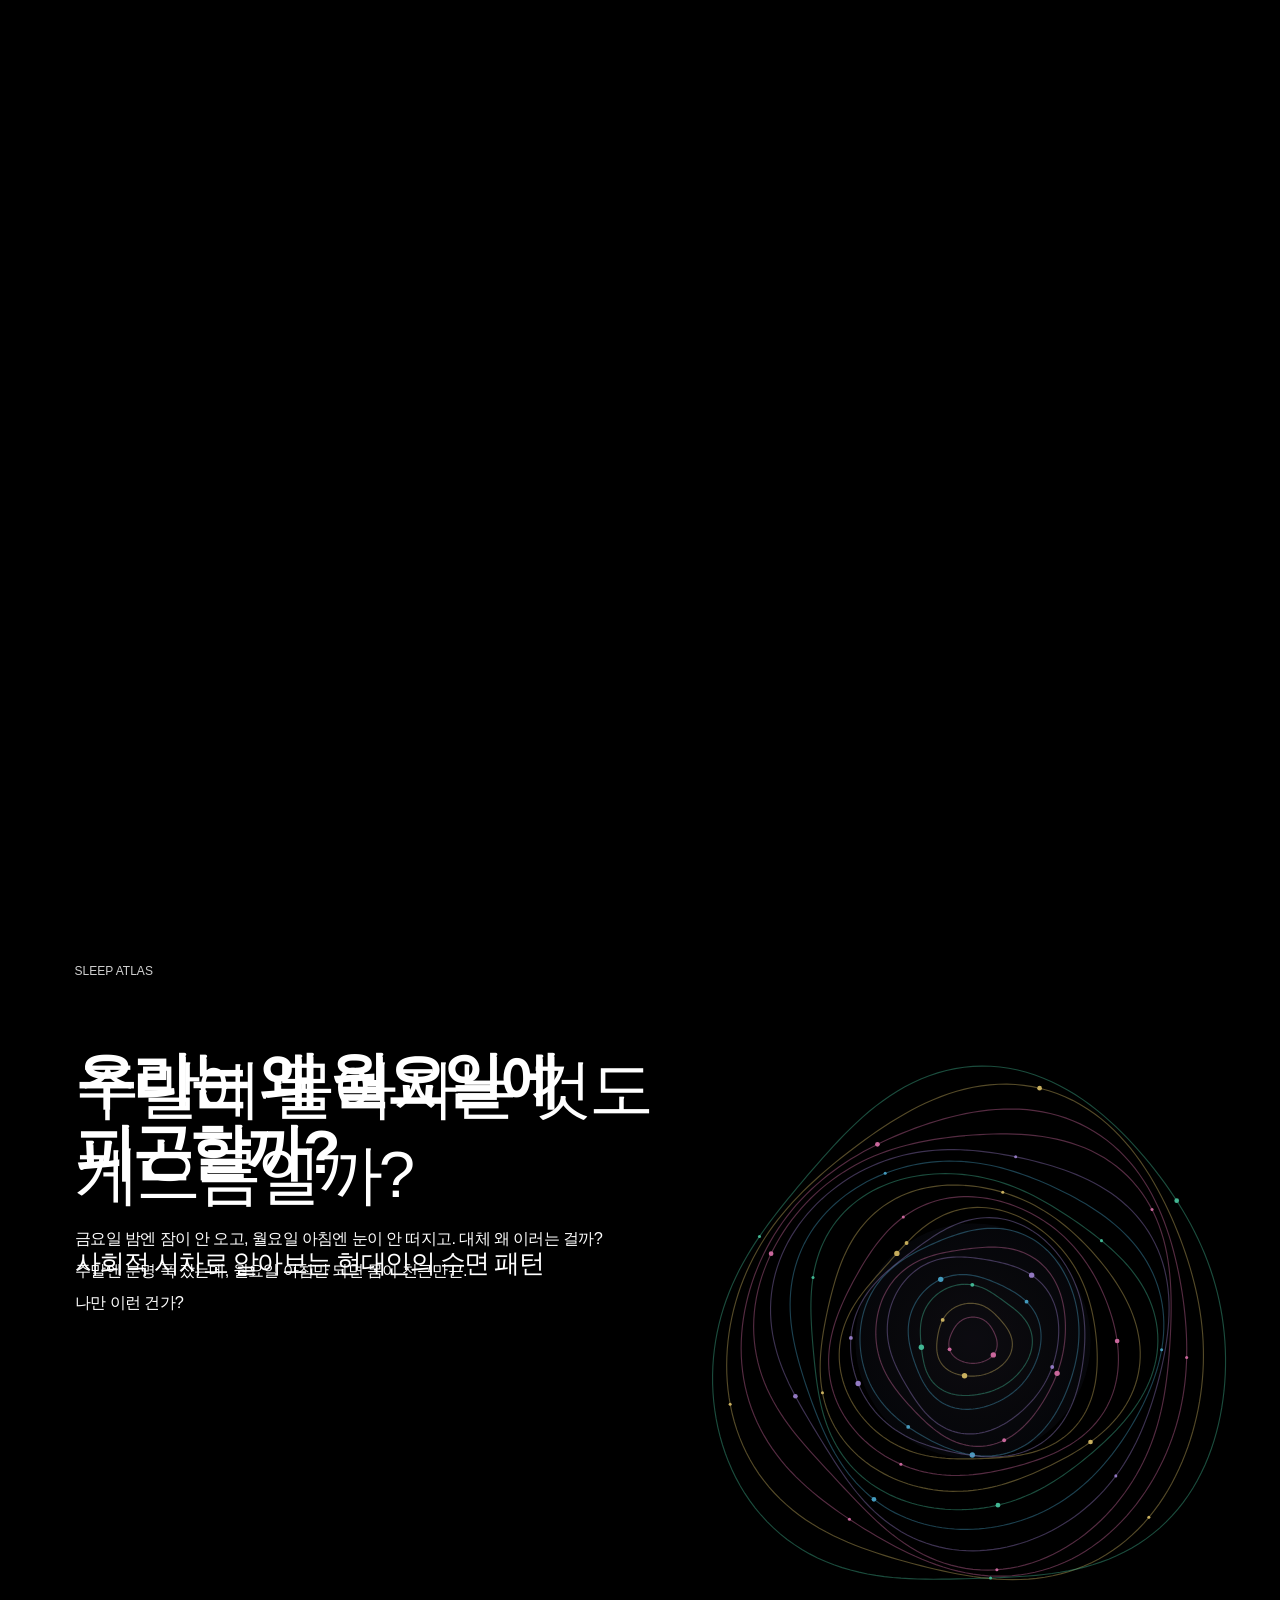
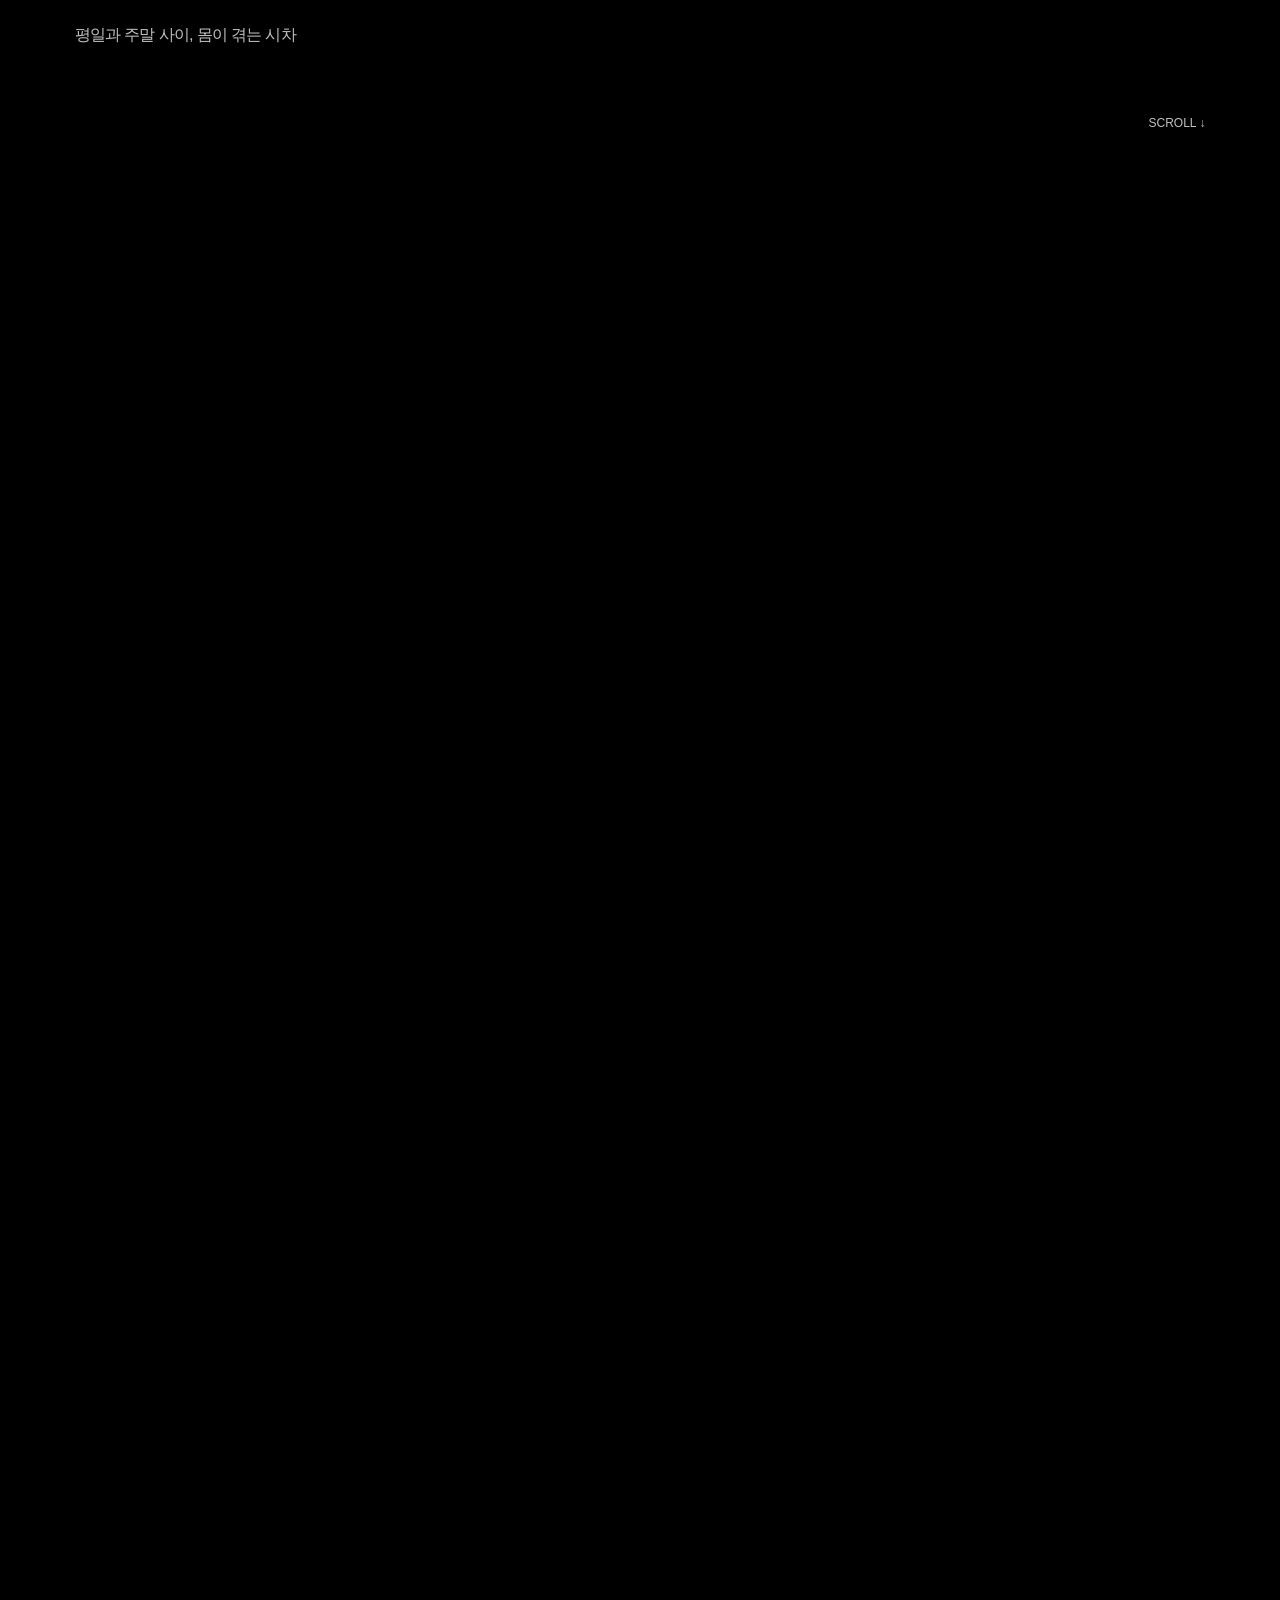
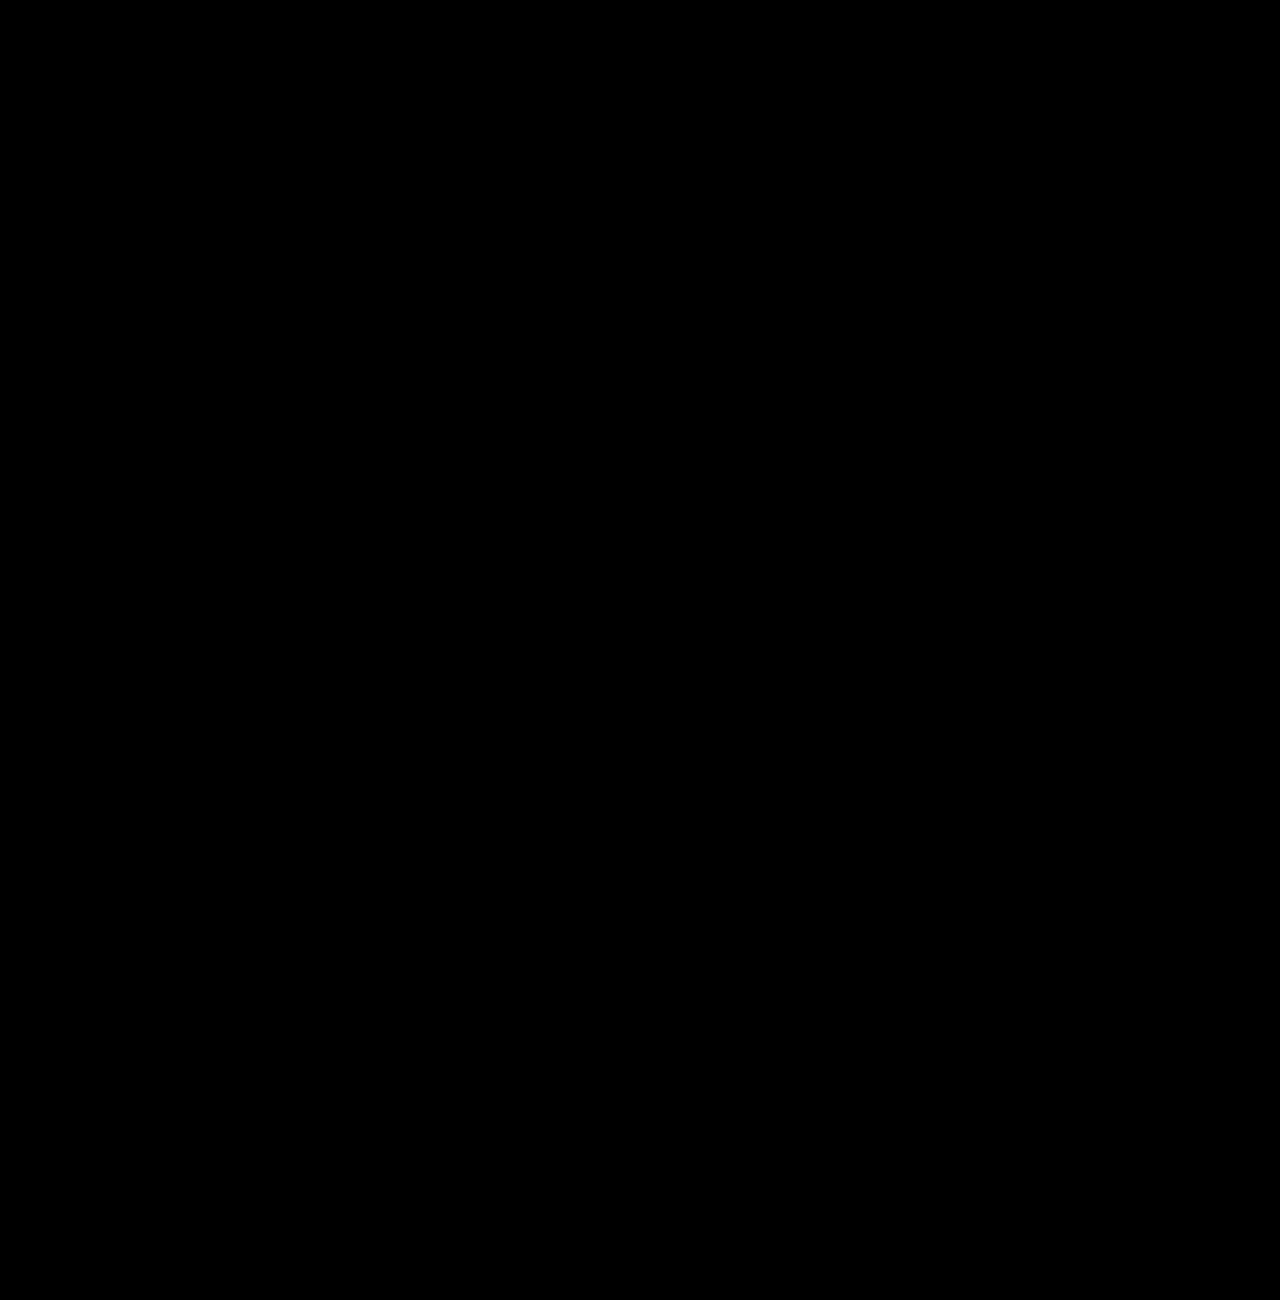
==== main/index.html @ 71c43bec "social-jetlag-atlas-team 폴더를 main으로 변경해 주소 단축 Co-Authored-By: Claude Sonnet 5.5 <noreply@anthropic.c" ====
<!doctype html>
<html lang="ko">
<head>
  <meta charset="utf-8">
  <meta name="viewport" content="width=device-width, initial-scale=1">
  <meta name="description" content="평일과 주말 사이, 우리 몸이 겪는 사회적 시차를 살펴봅니다.">
  <meta name="theme-color" content="#000000">
  <title>Social Jetlag — Sleep Atlas</title>
  <style>
    :root{color-scheme:dark;--ink:#fff;--line:#363636;--muted:#bfbfbf;--gutter:clamp(1.25rem,6vw,7rem);--orbit-size:clamp(122px,24vw,360px)}
    *{box-sizing:border-box}
    html{scroll-behavior:smooth}
    body{margin:0;background:#000;color:var(--ink);font-family:Geist,Inter,"Pretendard","Noto Sans KR","Malgun Gothic",sans-serif;word-break:keep-all;overflow-wrap:break-word;overflow-x:clip}
    a{color:inherit}
    a:focus-visible{outline:2px solid #fff;outline-offset:6px}
    main{position:relative;z-index:1}
    .intro-orbit{
      position:fixed;left:76%;top:49%;z-index:0;
      width:min(21vw,37svh);aspect-ratio:1;pointer-events:none;
      transform:translate(-50%,-50%);
      opacity:.85
    }
    .intro-orbit svg{
      display:block;width:100%;height:100%;overflow:visible
    }
    .orbit-ring{
      opacity:0;transition:opacity .42s ease;
      transform-box:view-box;transform-origin:50% 50%;
      animation:orbit-spin var(--orbit-period,32s) linear infinite
    }
    .orbit-ring:nth-child(even){animation-direction:reverse}
    .orbit-ring.is-visible,.intro-leaving .orbit-ring{opacity:1}
    .orbit-track,.orbit-extra{fill:none;stroke:currentColor;stroke-width:1.15;vector-effect:non-scaling-stroke}
    .orbit-track{fill:none;stroke-opacity:.42}
    .globe-reveal{position:fixed;inset:0;width:100%;height:100%;border:0;background:#000;z-index:9;visibility:hidden;clip-path:circle(0 at 50% 50%)}
    .intro-leaving .intro-fixed-brand,.intro-leaving .intro-fixed-scroll{opacity:0;pointer-events:none}
    .intro-leaving .intro-orbit{z-index:10}
    .globe-entered .intro-orbit{display:none}
    .orbit-dot{fill:currentColor}
    .orbit-extra{
      color:#fff;transform-box:view-box;transform-origin:50% 50%;
      animation:orbit-burst .46s cubic-bezier(.13,.72,.27,1) both;
      animation-delay:var(--ring-delay)
    }
    .orbit-exit{height:32svh}
    .orbit-exit[hidden]{display:none}
    .orbit-scroll-hint{font-size:.77rem;color:var(--muted);margin:1rem 0 0}
    .intro-leaving main{opacity:0;transition:opacity .24s ease;pointer-events:none}
    @keyframes orbit-burst{
      0%{transform:scale(var(--ring-start));opacity:0}
      24%{opacity:.78}
      100%{transform:scale(1);opacity:.18}
    }
    @keyframes orbit-spin{to{transform:rotate(360deg)}}
    .hero,.chapter,.outro{padding-inline:var(--gutter)}
    .hero-sequence{height:230svh}
    .hero{--shift:0px;position:sticky;top:0;height:100svh;display:grid;grid-template-rows:auto auto 1fr;padding-inline:5.83%;padding-block:7.1svh;overflow:hidden}
    .hero-copy{grid-column:1;grid-row:2;will-change:transform,opacity}
    .hero-question{opacity:0;transform:translateY(80px);pointer-events:none}
    .hero-question h2{margin:0;font-size:clamp(2rem,4.8vw,4.3rem);font-weight:600;letter-spacing:-.065em;line-height:1.18}
    .hero-question p{margin:3.8svh 0 0;font-size:clamp(.85rem,1.28vw,1.15rem);line-height:1.95;letter-spacing:-.04em}
    .hero-question p span{display:block}
    .hero .hero-footer{grid-column:1;grid-row:3}
    body,body *{font-family:'Apple SD Gothic Neo','Malgun Gothic',sans-serif!important}
    .step-intro{scroll-behavior:auto}
    .step-intro .hero-sequence{height:500svh}
    .step-intro .hero{position:fixed;inset:0}
    .step-intro .hero.is-hidden{visibility:hidden;pointer-events:none}
    .step-intro .chapter,.step-intro .outro{display:none;position:fixed;inset:0;min-height:0;height:100svh;overflow-y:auto;border:0;padding-top:16svh;padding-bottom:9svh}
    .step-intro .chapter.is-step-active{display:grid;animation:step-pop .36s cubic-bezier(.18,.82,.25,1) both}
    .step-intro .outro.is-step-active{display:flex;align-items:center;justify-content:flex-start;padding:5svh 5.83%;text-align:left;animation:step-pop .36s cubic-bezier(.18,.82,.25,1) both}
    .step-intro .hero-copy.is-pop{animation:step-pop .36s cubic-bezier(.18,.82,.25,1) both}
    .step-intro .is-step-active .reveal{opacity:1;transform:none;animation:none}
    .step-intro .orbit-exit{display:none}
    .step-intro .hero .brand{visibility:hidden}
    .step-intro .hero .scroll-link,.step-intro .definition-brand,.step-intro .definition-scroll{display:none}
    .intro-fixed-brand{position:fixed;z-index:8;top:7.1svh;left:5.83%;font-size:12px;font-weight:400;color:#d0d0d0;pointer-events:none}
    .intro-fixed-scroll{position:fixed;z-index:8;right:5.83%;bottom:6.1svh;min-height:44px;padding:10px 0;background:none;border:0;color:#bfbfbf;font-size:12px;cursor:pointer}
    @keyframes step-pop{from{opacity:0;translate:0 45px}to{opacity:1;translate:0 0}}
    .step-intro .journal-page.is-step-active{display:block;padding:16svh 5.83% 9svh}
    .step-intro .journal-page.is-step-active{align-content:start;padding-top:calc(14.2svh + 16.2px)}
    .journal-page .definition-brand{position:absolute;top:7.1svh;left:5.83%;font-size:12px;color:#d0d0d0}
    .chapter.journal-page h2{margin:0 0 4.8svh;font-size:clamp(1.5rem,3.07vw,2.76rem);font-weight:600;letter-spacing:-.055em;line-height:1.23}
    .journal-page .chapter-body{max-width:760px}
    .chapter.journal-page p{color:#fff;font-size:clamp(.8rem,1.28vw,1.15rem);line-height:1.6;letter-spacing:-.045em;margin:0 0 3.5svh}
    .chapter.journal-page .definition-note{margin-top:5.5svh;font-size:clamp(.72rem,.98vw,.875rem);color:#b3b3b3}
    .journal-page .definition-scroll{position:absolute;right:5.83%;bottom:6.1svh;background:none;border:0;padding:10px 0;color:#bfbfbf;font-size:12px;cursor:pointer}
    @media(prefers-reduced-motion:reduce){.intro-orbit{transition:none}.step-intro .chapter.is-step-active,.step-intro .outro.is-step-active,.step-intro .hero-copy.is-pop{animation:none}}
    .brand,.scroll-link{font:500 .74rem/1.35 "IBM Plex Mono",monospace;letter-spacing:.13em;text-transform:uppercase}
    .brand{font-size:12px;letter-spacing:0;font-weight:400;color:#d0d0d0}
    .hero-copy{margin-top:7.1svh}
    .hero-title{margin:0;font-family:"Malgun Gothic","Noto Sans KR",Arial,sans-serif;font-size:clamp(2rem,5.1vw,4.6rem);font-weight:400;letter-spacing:-.065em;line-height:1.23}
    .title-mask{display:block;overflow:hidden;padding:.08em .15em .15em 0;margin-bottom:-.15em}
    .title-mask:nth-child(2){padding-left:0}
    .hero-subtitle{margin:3.2svh 0 0;font-size:clamp(.95rem,2.05vw,1.85rem);line-height:1.5;letter-spacing:-.06em;font-weight:400}
    .title-word{display:block;width:max-content;transform:translateX(var(--shift))}
    .title-mask:nth-child(2) .title-word{transform:translateX(calc(-1 * var(--shift)))}
    .title-letter{display:inline-block;white-space:pre}
    .motion .title-letter{opacity:0}
    .motion .hero-title.is-visible .title-letter{animation:title-in .9s cubic-bezier(.2,.8,.2,1) calc(var(--letter) * 85ms) both}
    @keyframes title-in{from{translate:0 .65em;opacity:0}to{translate:0 0;opacity:1}}
    .hero-footer{position:relative;align-self:end;padding-bottom:10svh}
    .hero-footer p{margin:0;font-size:clamp(.8rem,1.28vw,1.15rem);letter-spacing:-.045em;color:var(--muted)}
    .hero-footer .scroll-link{position:absolute;right:0;bottom:-1svh;font-size:12px;letter-spacing:0;font-weight:400;color:#bfbfbf}
    .scroll-link{display:inline-flex;align-items:center;gap:.55rem;text-decoration:none;min-height:2.75rem;white-space:nowrap}
    .scroll-link span,.cta span{display:inline-block;transition:transform .25s ease}
    .scroll-link:hover span{transform:translateY(.25rem)}
    .chapter{
      display:grid;grid-template-columns:clamp(9rem,12vw,15rem) minmax(0,1fr);
      gap:clamp(1.5rem,3.5vw,4rem);padding-block:clamp(5rem,13vh,11rem);
      padding-right:calc(18% + var(--orbit-size) / 2 + clamp(12px,2.5vw,40px));
      min-height:82svh;align-content:center;border-top:1px solid var(--line)
    }
    .chapter h2{font-size:clamp(.95rem,1.47vw,1.25rem);letter-spacing:-.035em;margin:.5rem 0 0;font-weight:600}
    .chapter-body{max-width:50rem}
    .chapter p{margin:0 0 1.5em;font-size:clamp(.95rem,1.52vw,1.2rem);line-height:1.85;color:var(--muted);letter-spacing:-.025em}
    .chapter p:last-child{margin-bottom:0}
    .chapter .sentence{display:block}
    .chapter .sentence + .sentence{margin-top:.45em}
    .chapter .lead{font-size:clamp(1.5rem,3.3vw,3.3rem);line-height:1.28;letter-spacing:-.065em;font-weight:650;color:var(--ink);margin-bottom:.8em}
    .chapter strong{color:var(--ink)}
    .shift-study{container-type:inline-size}
    .shift-options{display:grid;grid-template-columns:repeat(3,minmax(0,1fr));gap:4px;margin:1.75rem 0 .9rem}
    .shift-options button{
      border:0;border-bottom:1px solid var(--line);padding:.6rem .2rem;background:transparent;
      color:var(--muted);font:inherit;text-align:left;cursor:pointer
    }
    .shift-options button[aria-pressed=true]{border-color:#a3ead1;color:#d3f5e9;background:#a3ead111}
    .shift-options button:focus-visible{outline:1px solid #fff;outline-offset:2px}
    .shift-options strong,.shift-options span{display:block;font-size:clamp(.64rem,2.5cqw,.95rem);line-height:1.5}
    .shift-options span{font-size:clamp(.58rem,2.2cqw,.76rem)}
    .shift-demo{display:grid;grid-template-columns:minmax(0,1fr);gap:.6rem;align-items:center}
    .shift-clock{width:100%;max-width:250px;justify-self:center}
    .shift-clock text{fill:#aaa;font:11px monospace;text-anchor:middle}
    .shift-clock .track{fill:none;stroke:#ffffff21;stroke-width:8}
    .shift-clock .sleep-arc{fill:none;stroke:currentColor;stroke-width:8;stroke-linecap:round;stroke-dasharray:480 960}
    .shift-clock .midpoint{fill:currentColor;stroke:#000;stroke-width:2}
    .shift-clock .clock-day{transform-box:view-box;transform-origin:center;transform:rotate(var(--clock-angle));transition:transform .65s cubic-bezier(.22,.68,.28,1)}
    .shift-weekday{color:#a3ead1}
    .shift-weekend{color:#fff}
    .shift-reading{min-width:0}
    .chapter .shift-label,.chapter .shift-note{font-size:.75rem;line-height:1.55;margin:.65rem 0;color:var(--muted)}
    .shift-result{display:block;color:#d3f5e9;font-size:clamp(1.7rem,8cqw,3.5rem);line-height:1;font-weight:700;letter-spacing:-.04em}
    .shift-times{display:grid;gap:.48rem;margin:.85rem 0}
    .shift-times div{display:flex;flex-wrap:wrap;gap:.2rem .55rem;align-items:baseline}
    .shift-times dt,.shift-times dd{margin:0;font-size:.76rem;line-height:1.4}
    .shift-times dd{font-variant-numeric:tabular-nums}
    @container (min-width:430px){
      .shift-demo{grid-template-columns:minmax(0,1.2fr) minmax(0,1fr);gap:1rem}
    }
    .outro{min-height:64svh;display:grid;place-items:center;text-align:center;border-top:1px solid var(--line);padding-block:5rem}
    .outro h2{font-size:clamp(1.8rem,4.45vw,4rem);font-weight:750;line-height:1.3;letter-spacing:-.06em;max-width:24em;margin:0 0 clamp(2rem,5.7vh,3.2rem)}
    .cta{display:inline-flex;align-items:center;gap:.35rem;border:1px solid #fff;border-radius:99px;padding:1rem 1.7rem;background:#fff;color:#000;font-size:14px;font-weight:650;text-decoration:none;transition:background .25s,color .25s}
    .cta:hover{background:#bce8d8;border-color:#bce8d8;color:#000}
    .cta:hover span{transform:translateY(.25rem)}
    .motion .reveal{opacity:0;transform:translateY(2.7rem)}
    .motion .reveal.is-visible{opacity:1;transform:none;transition:opacity 1.15s ease,transform 1.45s cubic-bezier(.22,.68,.28,1)}
    .motion .chapter-body .reveal.is-visible{transition-delay:var(--sentence-delay,0ms)}
    .motion .reveal:focus-within{opacity:1;transform:none;transition:none}
    @media(max-width:900px){
      .chapter{grid-template-columns:1fr;gap:1.65rem;min-height:auto}
      .chapter h2{margin:0}
    }
    @media(max-width:650px){
      :root{--orbit-size:clamp(112px,36vw,180px)}
      .hero-title{font-size:clamp(1.4rem,5.1vw,2.3rem)}
      .title-mask:nth-child(2){padding-left:0}
      .hero-footer{gap:.5rem}
      .hero-footer p{font-size:.76rem}
    }
    @media(prefers-reduced-motion:reduce){
      html{scroll-behavior:auto}
      *,*::before,*::after{animation:none!important;transition:none!important}
      .motion .reveal,.motion .title-letter{opacity:1;transform:none}
    }
  </style>
</head>
<body>
  <div class="intro-orbit" aria-hidden="true">
    <svg viewBox="0 0 320 320" focusable="false">
      <g class="orbit-ring is-visible" style="color:#ee79b8;--orbit-period:17s">
        <circle class="orbit-track" cx="160" cy="160" r="28"/><circle class="orbit-dot" cx="183.11" cy="175.81" r="3.2"/><circle class="orbit-dot" cx="133.62" cy="169.38" r="2.3"/>
      </g>
      <g class="orbit-ring is-visible" style="color:#edcf70;--orbit-period:26s">
        <circle class="orbit-track" cx="160" cy="160" r="44"/><circle class="orbit-dot" cx="149.58" cy="202.75" r="3.2"/><circle class="orbit-dot" cx="123.90" cy="134.85" r="2.3"/>
      </g>
      <g class="orbit-ring is-visible" style="color:#4ed6ad;--orbit-period:21s">
        <circle class="orbit-track" cx="160" cy="160" r="66"/><circle class="orbit-dot" cx="94.49" cy="168.01" r="3.2"/><circle class="orbit-dot" cx="159.18" cy="94.01" r="2.3"/>
      </g>
      <g class="orbit-ring is-visible" style="color:#4fb5de;--orbit-period:39s">
        <circle class="orbit-track" cx="160" cy="160" r="79"/><circle class="orbit-dot" cx="123.35" cy="90.01" r="3.2"/><circle class="orbit-dot" cx="223.69" cy="113.25" r="2.3"/>
      </g>
      <g class="orbit-ring is-visible" style="color:#ac8ee3;--orbit-period:32s">
        <circle class="orbit-track" cx="160" cy="160" r="103"/><circle class="orbit-dot" cx="228.50" cy="83.08" r="3.2"/><circle class="orbit-dot" cx="257.87" cy="192.09" r="2.3"/>
      </g>
      <g class="orbit-ring" style="color:#ed79b7;--orbit-period:45s">
        <circle class="orbit-track" cx="160" cy="160" r="115"/><circle class="orbit-dot" cx="267.35" cy="201.24" r="3.2"/><circle class="orbit-dot" cx="194.42" cy="269.73" r="2.3"/>
      </g>
      <g class="orbit-ring" style="color:#55b6df;--orbit-period:37s">
        <circle class="orbit-track" cx="160" cy="160" r="132"/><circle class="orbit-dot" cx="159.21" cy="292.00" r="3.2"/><circle class="orbit-dot" cx="80.53" cy="265.40" r="2.3"/>
      </g>
      <g class="orbit-ring" style="color:#ad91e5;--orbit-period:52s">
        <circle class="orbit-track" cx="160" cy="160" r="140"/><circle class="orbit-dot" cx="28.72" cy="208.63" r="3.2"/><circle class="orbit-dot" cx="20.04" cy="156.47" r="2.3"/>
      </g>
      <g class="orbit-ring" style="color:#e9cb6b;--orbit-period:46s">
        <circle class="orbit-track" cx="160" cy="160" r="151"/><circle class="orbit-dot" cx="60.94" cy="46.04" r="3.2"/><circle class="orbit-dot" cx="75.29" cy="35.00" r="2.3"/>
      </g>
    </svg>
  </div>
  <span class="intro-fixed-brand">SLEEP ATLAS</span>
  <button class="intro-fixed-scroll" type="button" aria-label="다음 화면으로 스크롤">SCROLL ↓</button>
  <main>
    <div class="hero-sequence">
    <header class="hero">
      <div class="brand">Sleep Atlas</div>
      <div class="hero-copy hero-cover">
      <h1 class="hero-title" aria-label="주말에 몰아자는 것도 게으름일까?">
        <span class="title-mask" aria-hidden="true"><span class="title-word">주말에 몰아자는 것도</span></span>
        <span class="title-mask" aria-hidden="true"><span class="title-word">게으름일까?</span></span>
      </h1>
      <p class="hero-subtitle">사회적 시차로 알아보는 현대인의 수면 패턴</p>
      </div>
      <div class="hero-copy hero-question" aria-hidden="true" inert>
        <h2>우리는 왜 월요일에<br>피곤할까?</h2>
        <p><span>금요일 밤엔 잠이 안 오고, 월요일 아침엔 눈이 안 떠지고. 대체 왜 이러는 걸까?</span><span>주말엔 분명 푹 잤는데, 월요일 아침만 되면 몸이 천근만근.</span><span>나만 이런 건가?</span></p>
      </div>
      <div class="hero-footer">
        <p>평일과 주말 사이, 몸이 겪는 시차</p>
        <a class="scroll-link" href="#definition" aria-label="스크롤해서 사회적 시차 읽기">Scroll <span aria-hidden="true">↓</span></a>
      </div>
    </header>
    </div>

    <section class="chapter journal-page" id="definition" aria-labelledby="definition-title">
      <span class="definition-brand">SLEEP ATLAS</span>
      <h2 id="definition-title">비행기를 타지 않아도<br>우리 몸은 매주 시차를 겪습니다</h2>
      <div class="chapter-body">
        <p>월요일 아침 알람에 맞춰 일어나고, 금요일 밤에는 늦게 자고, 주말에는 늦잠을 잡니다<br>이것을 <strong>사회적 시차(Social Jetlag)</strong>라고 부릅니다.</p>
        <p>사회적 시차란 몸이 원하는 수면 리듬과 학교·직장이 정한 시간표가 어긋나면서 생기는 시차입니다.<br>시간생물학자 틸 뢰네베르크 연구팀이 2006년에 처음으로 이 개념을 제안했으며<br>쉬는 날과 일하는 날의 수면 중간 시각의 차이를 측정합니다.</p>
        <p class="definition-note">수면 중간 시각: 취침 시각과 기상 시각의 가운데 지점</p>
      </div>
      <button class="definition-scroll" type="button">SCROLL ↓</button>
    </section>


    <section class="chapter journal-page" aria-labelledby="background-title">
      <span class="definition-brand">SLEEP ATLAS</span>
      <h2 id="background-title">구를 돌리며<br>우리의 수면 패턴을 탐색해 보세요</h2>
      <div class="chapter-body">
        <p>구 위의 군집은 연령대를, 원의 넓이는 응답자 규모를 나타냅니다.<br>마우스나 손가락으로 구를 드래그해 돌리고, 스크롤로 확대해 보세요.</p>
        <p>관심 있는 연령대의 군집을 누르면 평일과 주말의 수면 시차 지형이 열립니다.<br>지형을 좌우·위로 드래그하면 측면과 탑뷰로 바뀝니다.<br>블록을 누르면 그 연령대의 직업별 수면 시차를 비교할 수 있습니다.</p>
        <p class="definition-note">내 수면도 궁금하다면, 구 옆 설명의 ‘나는 어디에 위치할까?’에서 직접 입력해 보세요.</p>
      </div>
      <button class="definition-scroll" type="button">SCROLL ↓</button>
    </section>

    <section class="outro" aria-labelledby="outro-title">
      <div class="reveal">
        <h2 id="outro-title">평일과 주말의<br>사회적 시차를 살펴보세요.</h2>
        <a class="cta" href="atlas.html">시각화 보러가기 <span aria-hidden="true">↓</span></a>
        <p class="orbit-scroll-hint" hidden>더 내리면 시각화로 이어집니다 ↓</p>
      </div>
    </section>
    <div class="orbit-exit" aria-hidden="true" hidden></div>
  </main>
  <script>
    const reducedMotion = matchMedia('(prefers-reduced-motion: reduce)');
    if (!reducedMotion.matches) {
      let letterIndex = 0;
      for (const word of document.querySelectorAll('.title-word')) {
        const letters = Array.from(word.textContent, character => {
          const letter = document.createElement('span');
          letter.className = 'title-letter';
          letter.style.setProperty('--letter', letterIndex++);
          letter.textContent = character;
          return letter;
        });
        word.replaceChildren(...letters);
      }

      const title = document.querySelector('.hero-title');
      const reveals = Array.from(document.querySelectorAll('.reveal'));
      const sentences = new Set(document.querySelectorAll('.chapter-body .reveal'));
      let frame = 0;
      let nextSentenceStart = 0;

      function updateMotion() {
        frame = 0;
        const height = window.innerHeight;
        const titleBounds = title.getBoundingClientRect();
        const revealBounds = reveals.map(element => element.getBoundingClientRect());
        const now = performance.now();
        title.classList.toggle('is-visible', titleBounds.bottom > 0 && titleBounds.top < height);
        reveals.forEach((element, index) => {
          const bounds = revealBounds[index];
          if (bounds.top >= height) {
            element.classList.remove('is-visible');
          } else if (bounds.top < height * 0.92 && bounds.bottom > 0 && !element.classList.contains('is-visible')) {
            if (sentences.has(element)) {
              const start = Math.max(now, nextSentenceStart);
              element.style.setProperty('--sentence-delay', `${start - now}ms`);
              nextSentenceStart = start + 180;
            }
            element.classList.add('is-visible');
          }
        });
      }

      function scheduleMotion() {
        if (!frame) frame = requestAnimationFrame(updateMotion);
      }

      document.documentElement.classList.add('motion');
      window.addEventListener('scroll', scheduleMotion, { passive: true });
      window.addEventListener('resize', scheduleMotion);
      window.addEventListener('pageshow', scheduleMotion);
      updateMotion();
    }

    const hero = document.querySelector('.hero');

    const heroCover = document.querySelector('.hero-cover');
    const heroQuestion = document.querySelector('.hero-question');
    const heroFooterText = hero.querySelector('.hero-footer p');
    const pages = [...document.querySelectorAll('.chapter'), document.querySelector('.outro')];
    let currentStep = -1;
    let lockedUntil = 0;
    let wheelAt = 0;
    let touchStart = null;
    document.documentElement.classList.add('step-intro');
    let transitioning = false;
    async function updateStep() {
      const next = Math.max(0, Math.min(4, Math.round(scrollY / innerHeight)));
      if (next === currentStep || transitioning) return;
      const oldStep = currentStep;
      const outgoing = oldStep < 2 ? (oldStep === 0 ? heroCover : heroQuestion) : pages[oldStep - 2];
      const incoming = next < 2 ? (next === 0 ? heroCover : heroQuestion) : pages[next - 2];

      transitioning = true;
      if (oldStep >= 0 && !reducedMotion.matches && outgoing.animate) {
        outgoing.style.animation = 'none';
        const exitMotion = outgoing.animate(
          [{opacity:1,transform:'translateY(0)'},{opacity:0,transform:'translateY(-12px)'}],
          {duration:260,easing:'cubic-bezier(.4,0,.6,1)',fill:'forwards'});
        await exitMotion.finished.catch(() => {});
        exitMotion.cancel();
      }
      currentStep = next;
      window.dispatchEvent(new CustomEvent('introstep',{detail:next}));
      hero.classList.toggle('is-hidden', next > 1);
      heroCover.style.opacity = next === 0 ? 1 : 0;
      heroCover.style.transform = 'none';
      heroCover.inert = next !== 0;
      heroCover.setAttribute('aria-hidden', String(next !== 0));
      heroQuestion.style.opacity = next === 1 ? 1 : 0;
      heroQuestion.style.transform = 'none';
      heroQuestion.inert = next !== 1;
      heroQuestion.setAttribute('aria-hidden', String(next !== 1));
      heroCover.classList.toggle('is-pop', next === 0);
      heroQuestion.classList.toggle('is-pop', next === 1);
      heroFooterText.style.opacity = next === 0 ? 1 : 0;
      pages.forEach((page, index) => {
        page.classList.toggle('is-step-active', next === index + 2);
        page.inert = next !== index + 2;
      });
      incoming.style.animation = 'none';

      if (oldStep >= 0 && !reducedMotion.matches) {
        const enterMotion = incoming.animate(
          [{opacity:0,transform:'translateY(32px)'},{opacity:1,transform:'translateY(0)'}],
          {duration:620,easing:'cubic-bezier(.22,.68,.28,1)',fill:'backwards'});
        await enterMotion.finished.catch(() => {});
      }
      transitioning = false;
    }
    function advanceStep(direction) {
      if (transitioning || performance.now() < lockedUntil) return;
      const next = Math.max(0, Math.min(4, currentStep + direction));
      if (next === currentStep) {
        if (direction > 0 && currentStep === 4) document.querySelector('.cta').click();
        return;
      }
      lockedUntil = performance.now() + 950;
      window.scrollTo({top: next * innerHeight, behavior:'instant'});
      updateStep();
    }
    addEventListener('wheel', event => {
      if (document.body.classList.contains('intro-leaving')) return;
      if (event.ctrlKey || Math.abs(event.deltaY) < 2) return;
      const now = performance.now();
      const continuing = now - wheelAt < 160;
      wheelAt = now;
      const active = pages[currentStep - 2];
      if (active && active.scrollHeight > active.clientHeight + 2) {
        const canScroll = event.deltaY > 0
          ? active.scrollTop + active.clientHeight < active.scrollHeight - 2
          : active.scrollTop > 2;
        if (canScroll) return;
      }
      event.preventDefault();
      if (!continuing) advanceStep(event.deltaY > 0 ? 1 : -1);
    }, {passive:false});
    addEventListener('touchstart', event => { touchStart = event.touches[0].clientY; }, {passive:true});
    addEventListener('touchmove', event => {
      const active = pages[currentStep - 2];
      if (!active || active.scrollHeight <= active.clientHeight + 2) event.preventDefault();
    }, {passive:false});
    addEventListener('touchend', event => {
      if (touchStart === null) return;
      const distance = touchStart - event.changedTouches[0].clientY;
      touchStart = null;
      if (Math.abs(distance) > 35) advanceStep(distance > 0 ? 1 : -1);
    }, {passive:true});
    addEventListener('keydown', event => {
      if (document.body.classList.contains('intro-leaving')) return;
      if (event.target.closest('button,input,select,textarea,a')) return;
      if (['ArrowDown','PageDown',' ','ArrowUp','PageUp'].includes(event.key)) {
        event.preventDefault();
        advanceStep(['ArrowUp','PageUp'].includes(event.key) ? -1 : 1);
      }
    });
    addEventListener('scroll', updateStep, {passive:true});
    addEventListener('resize', () => window.scrollTo({top:Math.max(0,currentStep) * innerHeight,behavior:'instant'}));
    addEventListener('pageshow', updateStep);
    hero.querySelector('.scroll-link').addEventListener('click', event => {
      event.preventDefault();
      advanceStep(1);
    });
    updateStep();
    document.querySelectorAll('.definition-scroll').forEach(button => button.addEventListener('click', () => advanceStep(1)));
    document.querySelector('.intro-fixed-scroll').addEventListener('click', () => advanceStep(1));
    if (matchMedia('(pointer: fine)').matches) {
      hero.addEventListener('pointermove', event => {
        if (reducedMotion.matches) return;
        const position = event.clientX / hero.clientWidth - 0.5;
        hero.style.setProperty('--shift', `${position * 30}px`);
      });
      hero.addEventListener('pointerleave', () => hero.style.removeProperty('--shift'));
    }

    (() => {
      const orbit = document.querySelector('.intro-orbit');
      const orbitGraphic = orbit.querySelector('svg');
      const svgNamespace = 'http://www.w3.org/2000/svg';
      orbitGraphic.setAttribute('viewBox','0 0 320 320');
      const palette = ['#ee79b8','#edcf70','#4ed6ad','#4fb5de','#ac8ee3','#ed79b7'];
      for (let index = 0; index < 9; index++) {
        const ring = document.createElementNS(svgNamespace,'g');
        ring.setAttribute('class','orbit-ring');
        ring.style.color = palette[index % palette.length];
        ring.style.setProperty('--orbit-period',(33 + index * 3) + 's');
        const radius = 168 + index * 17;
        const track = document.createElementNS(svgNamespace,'circle');
        track.setAttribute('class','orbit-track');
        track.setAttribute('r',radius);
        ring.append(track);
        for (let dotIndex = 0; dotIndex < 3; dotIndex++) {
          const dot = document.createElementNS(svgNamespace,'circle');
          const angle = index * .71 + dotIndex * 2.1;
          dot.setAttribute('class','orbit-dot');
          dot.setAttribute('cx',160 + radius * Math.cos(angle));
          dot.setAttribute('cy',160 + radius * Math.sin(angle));
          dot.setAttribute('r',dotIndex ? 1.8 : 2.8);
          ring.append(dot);
        }
        orbitGraphic.append(ring);
      }
      const rings = [...orbitGraphic.querySelectorAll('.orbit-ring')];
      const defs = document.createElementNS(svgNamespace,'defs');
      defs.innerHTML = '<radialGradient id="orbit-tint"><stop offset="0" stop-color="#9c8ac5" stop-opacity=".10"/><stop offset=".52" stop-color="#596b9b" stop-opacity=".065"/><stop offset="1" stop-color="#4a3768" stop-opacity=".015"/></radialGradient><clipPath id="orbit-tint-clip"><circle cx="160" cy="160" r="103"/></clipPath>';
      const tint = document.createElementNS(svgNamespace,'circle');
      tint.setAttribute('cx','160');
      tint.setAttribute('cy','160');
      tint.setAttribute('r','330');
      tint.setAttribute('fill','url(#orbit-tint)');
      tint.setAttribute('clip-path','url(#orbit-tint-clip)');
      orbitGraphic.prepend(tint);
      orbitGraphic.prepend(defs);
      const tintClip = defs.querySelector('clipPath circle');

      const outlines = rings.map(ring => {
        const circle = ring.querySelector('.orbit-track');
        const radius = Number(circle.getAttribute('r'));
        const path = document.createElementNS(svgNamespace,'path');
        path.setAttribute('class','orbit-track');
        const exact = `M${160 + radius} 160 a${radius} ${radius} 0 1 0 ${-2 * radius} 0 a${radius} ${radius} 0 1 0 ${2 * radius} 0`;
        path.setAttribute('d',exact);
        circle.replaceWith(path);
        const dots = [...ring.querySelectorAll('.orbit-dot')].map(dot => ({
          dot, angle:Math.atan2(Number(dot.getAttribute('cy'))-160,Number(dot.getAttribute('cx'))-160)
        }));
        return {path,radius,exact,dots};
      });
      const exit = document.querySelector('.orbit-exit');
      const link = document.querySelector('.cta');
      const hint = document.querySelector('.orbit-scroll-hint');
      let frame = 0;
      let leaving = false;
      let lastY = window.scrollY;
      let expansion;
      let ripple = 0;
      let velocity = 0;
      let previousFrame = 0;
      function shapeOrbits(progress) {
        const phase = 0;
        outlines.forEach(({path,radius,dots},index) => {
          const amount = radius * (.075 + .012 * (index % 3)) + ripple / 19 * Math.min(3.6,radius * .1);
          function position(angle) {
            const wave = .62 * Math.sin(3 * angle + phase + index * .73)
              + .25 * Math.cos(2 * angle - index * .64)
              + .13 * Math.sin(5 * angle + index * 1.3);
            const distance = radius + amount * wave;
            return [160 + distance * Math.cos(angle),160 + distance * Math.sin(angle)];
          }
          const points = Array.from({length:192},(_,i) => position(i * Math.PI / 96).map(value => value.toFixed(2)).join(' '));
          path.setAttribute('d','M' + points.join('L') + 'Z');
          for (const {dot,angle} of dots) {
            const [x,y] = position(angle);
            dot.setAttribute('cx',x.toFixed(2));
            dot.setAttribute('cy',y.toFixed(2));
          }
        });
      }

      exit.hidden = false;
      hint.hidden = false;


      let globeFrame = null;
      let globeReady = null;
      function prepareGlobe() {
        if (globeFrame) return;
        globeFrame = document.createElement('iframe');
        globeFrame.className = 'globe-reveal';
        globeFrame.title = '수면 데이터 구 탐색';
        globeReady = new Promise(resolve => globeFrame.addEventListener('load',resolve,{once:true}));
        globeFrame.src = link.href + '?orbit-reveal=1';
        document.body.append(globeFrame);
      }
      window.addEventListener('introstep', event => {
        if (event.detail >= 2) prepareGlobe();
      });
      async function enterGlobe() {
        if (leaving) return;
        leaving = true;
        prepareGlobe();
        if (reducedMotion.matches || !orbit.animate) {
          location.assign(link.href);
          return;
        }

        await globeReady;
        document.body.classList.add('intro-leaving');

        const bounds = orbit.getBoundingClientRect();
        const startX = bounds.left + bounds.width / 2;
        const startY = bounds.top + bounds.height / 2;
        const opening = Math.hypot(innerWidth, innerHeight) / 2 + 30;
        const transitionLines = document.createElementNS(svgNamespace, 'svg');
        transitionLines.setAttribute('viewBox', '0 0 ' + innerWidth + ' ' + innerHeight);
        transitionLines.setAttribute('aria-hidden', 'true');
        transitionLines.style.cssText = 'position:fixed;inset:0;width:100%;height:100%;z-index:10;pointer-events:none;overflow:visible';

        const lines = outlines.flatMap(({path,dots},index) => {
          const ring = rings[index];
          if (!ring.classList.contains('is-visible')) return [];
          const color = getComputedStyle(ring).color;
          const matrix = new DOMMatrix(getComputedStyle(ring).transform);
          function capture(px,py) {
            const point = new DOMPoint(px - 160,py - 160).matrixTransform(matrix);
            return {angle:Math.atan2(point.y,point.x),radius:Math.hypot(point.x,point.y) * bounds.width / 320};
          }
          const length = path.getTotalLength();
          const points = Array.from({length:192},(_,i) => {
            const point = path.getPointAtLength(length * i / 192);
            return capture(point.x,point.y);
          });
          const outline = document.createElementNS(svgNamespace,'path');
          outline.setAttribute('fill','none');
          outline.setAttribute('stroke',color);
          outline.setAttribute('stroke-width','1.15');
          transitionLines.append(outline);
          const particles = dots.map(({dot}) => {
            const circle = document.createElementNS(svgNamespace,'circle');
            circle.setAttribute('fill',color);
            circle.setAttribute('r',Number(dot.getAttribute('r')) * bounds.width / 320);
            transitionLines.append(circle);
            return {circle,...capture(Number(dot.getAttribute('cx')),Number(dot.getAttribute('cy')))};
          });
          return [{outline,points,particles,baseRadius:points.reduce((sum,point)=>sum+point.radius,0)/points.length}];
        });
        document.body.append(transitionLines);
        orbit.style.opacity = '0';
        globeFrame.style.visibility = 'visible';
        const started = performance.now();
        await new Promise(resolve => {
          function openCenter(now) {
            const progress = Math.min(1, (now - started) / 3600);
            const eased = progress * progress * (3 - 2 * progress);
            const travel = 1 - (1 - progress) ** 3;
            const x = startX + (innerWidth / 2 - startX) * travel;
            const y = startY + (innerHeight / 2 - startY) * travel;
            const hole = opening * Math.pow(eased,1.45);

            const fade = 1 - Math.max(0,(progress - .86) / .14);
            lines.forEach(({outline,points,particles,baseRadius},index) => {
              const coordinates = points.map(point => {
                const radius = point.radius * (1 + hole / baseRadius);
                return (x + Math.cos(point.angle) * radius).toFixed(2) + ' ' + (y + Math.sin(point.angle) * radius).toFixed(2);
              });
              outline.setAttribute('d','M' + coordinates.join('L') + 'Z');
              outline.style.opacity = String((index === 0 ? .95 : .42 * .85) * fade);
              outline.setAttribute('stroke-width',index === 0 ? '1.8' : '1.15');
              particles.forEach(({circle,angle,radius}) => {
                circle.setAttribute('cx',x + Math.cos(angle) * radius * (1 + hole / baseRadius));
                circle.setAttribute('cy',y + Math.sin(angle) * radius * (1 + hole / baseRadius));
                circle.style.opacity = String(.85 * fade);
              });
            });

            const inner = lines[0];
            const aperture = inner.points.map(point => {
              const radius = hole * 1.16 * point.radius / inner.baseRadius;
              return (x + Math.cos(point.angle) * radius).toFixed(2) + 'px ' + (y + Math.sin(point.angle) * radius).toFixed(2) + 'px';
            });
            globeFrame.style.clipPath = 'polygon(' + aperture.join(',') + ')';
            if (progress < 1) requestAnimationFrame(openCenter);
            else resolve();
          }
          requestAnimationFrame(openCenter);
        });
        transitionLines.remove();
        document.body.classList.add('globe-entered');
        document.querySelector('main').inert = true;
        document.querySelector('main').hidden = true;
        history.pushState({globe:true},'',link.href);
        document.title = 'Sleep Atlas — Social Jetlag';
        globeFrame.focus();
      }

      function updateOrbit(now = performance.now()) {
        frame = 0;
        const y = window.scrollY;
        const bottom = document.documentElement.scrollHeight - innerHeight;
        const progress = Math.max(0, Math.min(1, y / Math.max(1, bottom)));
        if (!reducedMotion.matches) {
          const dt = previousFrame ? Math.min(.035,(now - previousFrame) / 1000) : 1 / 60;
          previousFrame = now;
          const impulse = Math.max(-180, Math.min(180, (y - lastY) * 1.1));
          velocity = Math.max(-230, Math.min(230, velocity - impulse));
          velocity = (velocity - 112 * ripple * dt) * Math.exp(-7.5 * dt);
          ripple = Math.max(-19, Math.min(19, ripple + velocity * dt));
          if (Math.abs(ripple) < .05 && Math.abs(velocity) < .15) ripple = velocity = 0;
        } else {
          ripple = velocity = 0;
          previousFrame = 0;
        }
        shapeOrbits(progress);
        const initialCount = 5;
        const visibleCount = initialCount + Math.floor(progress * (rings.length - initialCount + 1));
        rings.forEach((ring,index) => ring.classList.toggle('is-visible', index < visibleCount));
        tintClip.setAttribute('r',String(outlines[Math.min(visibleCount,outlines.length)-1].radius));
        if (!document.documentElement.classList.contains('step-intro') && y > lastY && bottom > 0 && y >= bottom - 3) enterGlobe();
        lastY = y;
        if (ripple || velocity) scheduleOrbit();
      }

      function scheduleOrbit() {
        if (!frame && !leaving) frame = requestAnimationFrame(updateOrbit);
      }

      window.addEventListener('scroll', scheduleOrbit, {passive:true});
      window.addEventListener('resize', scheduleOrbit);
      window.addEventListener('pageshow', event => {
        if (!event.persisted) return;
        expansion?.cancel();
        ripple = velocity = previousFrame = 0;
        orbitGraphic.querySelectorAll('.orbit-extra').forEach(circle => circle.remove());
        leaving = false;
        document.body.classList.remove('intro-leaving');
        const bottom = document.documentElement.scrollHeight - innerHeight;
        if (window.scrollY >= bottom - 3) {
          window.scrollTo({top:Math.max(0,bottom - exit.offsetHeight),behavior:'instant'});
        }
        lastY = window.scrollY;
        scheduleOrbit();
      });
      link.addEventListener('click', event => {
        if (event.metaKey || event.ctrlKey || event.shiftKey || event.altKey) return;
        event.preventDefault();
        enterGlobe();
      });
      updateOrbit();
    })();
  </script>
</body>
</html>
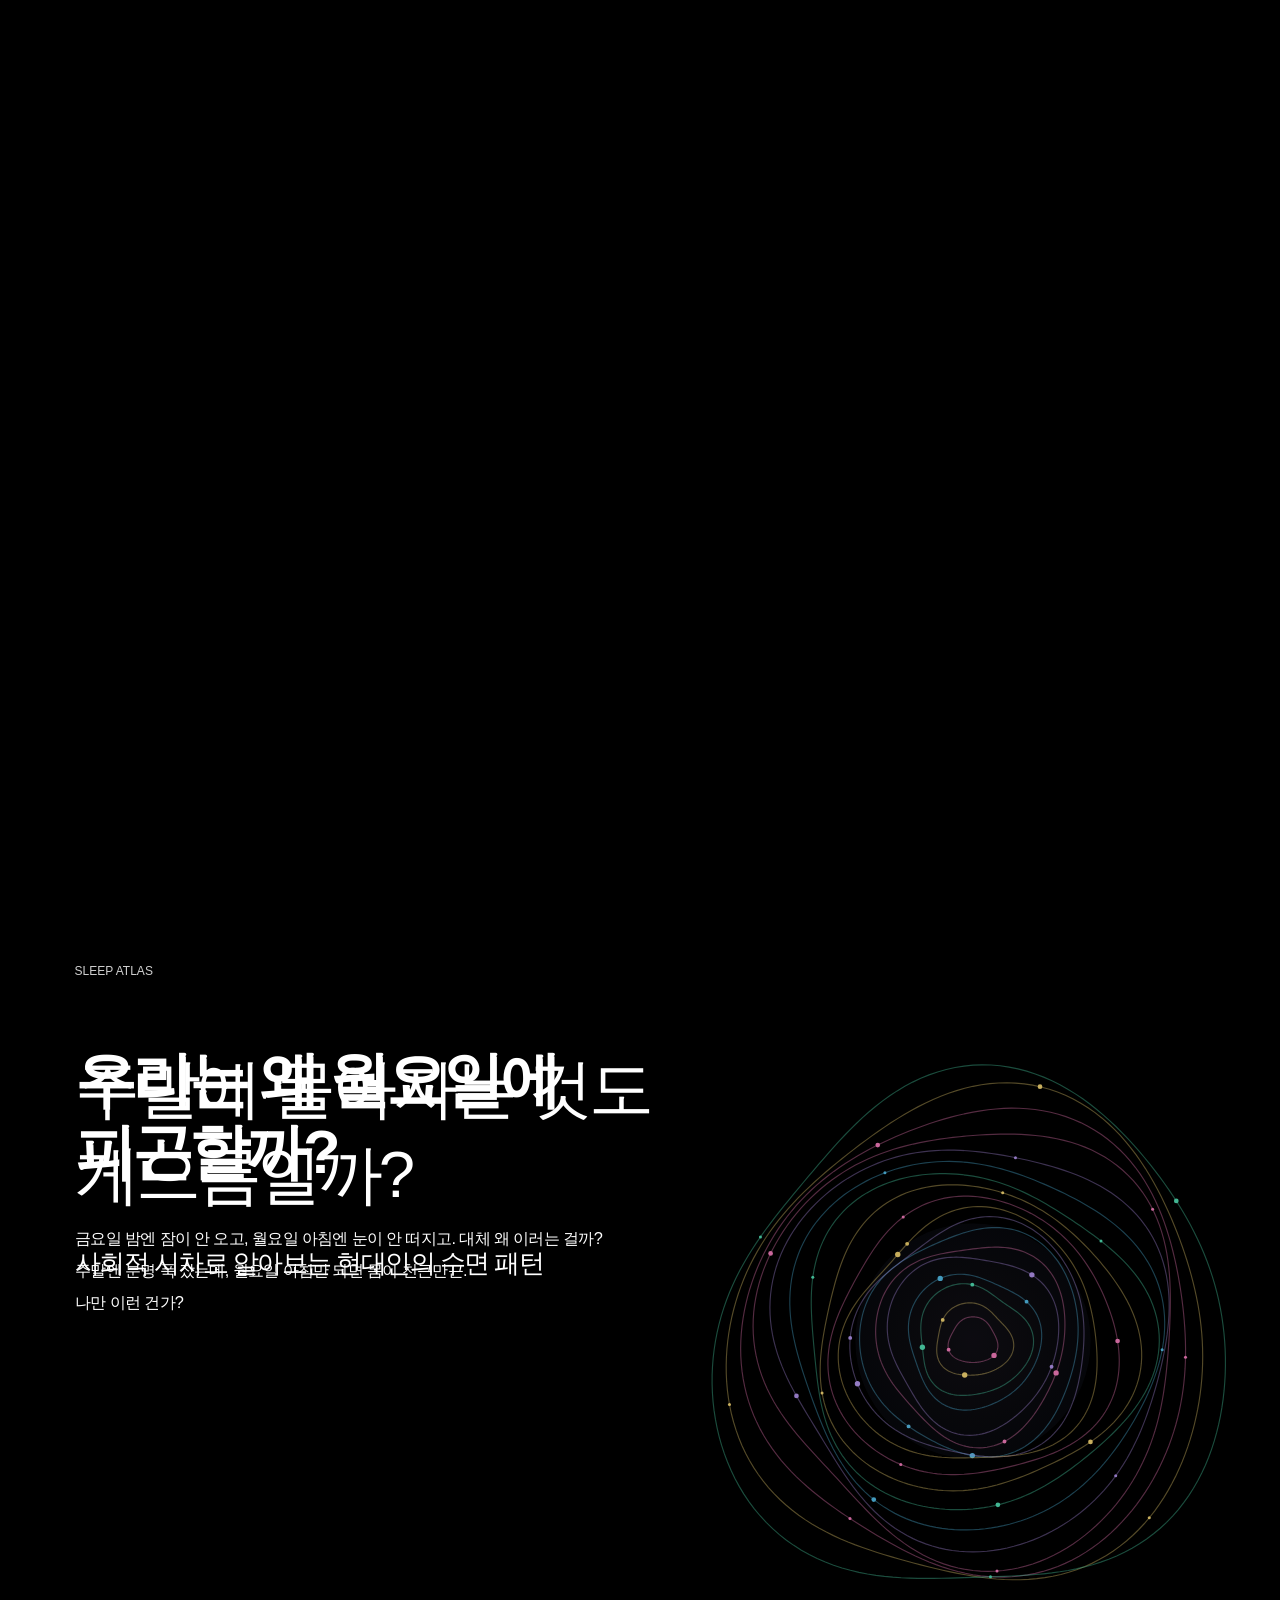
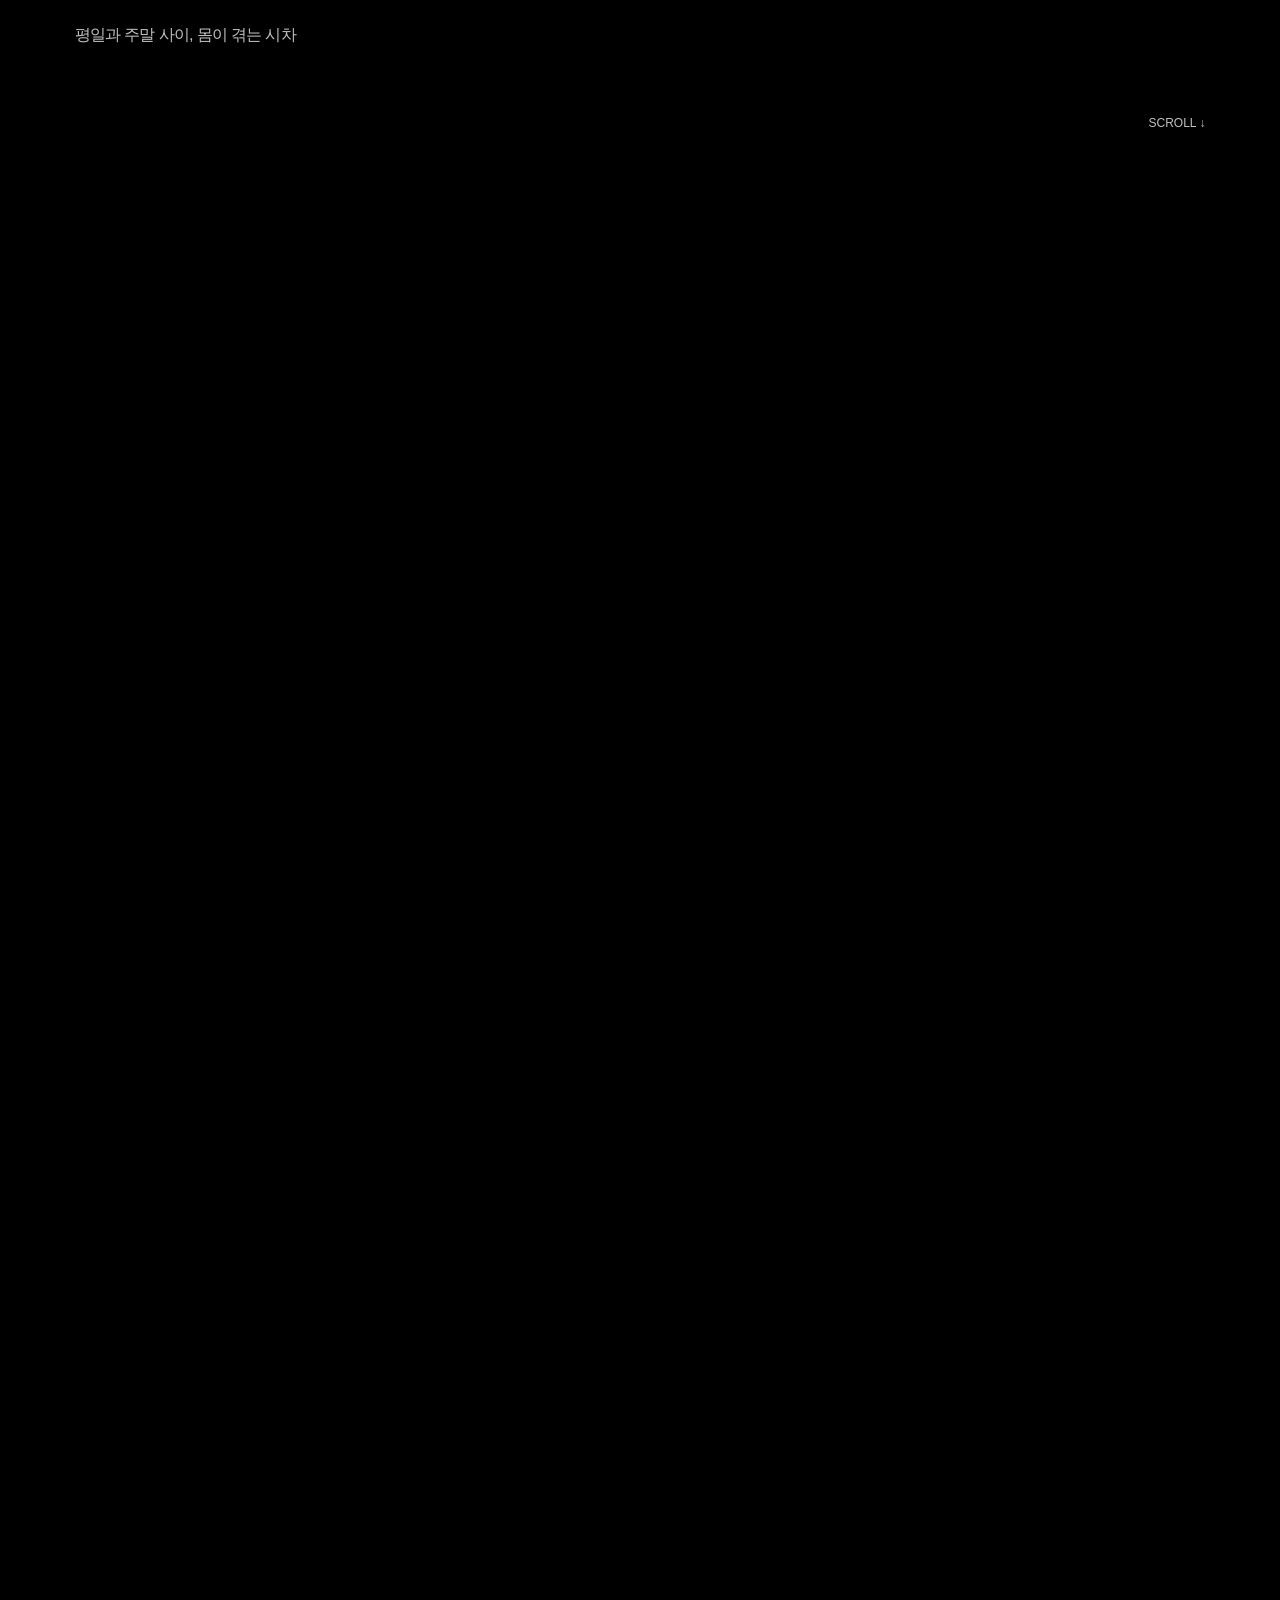
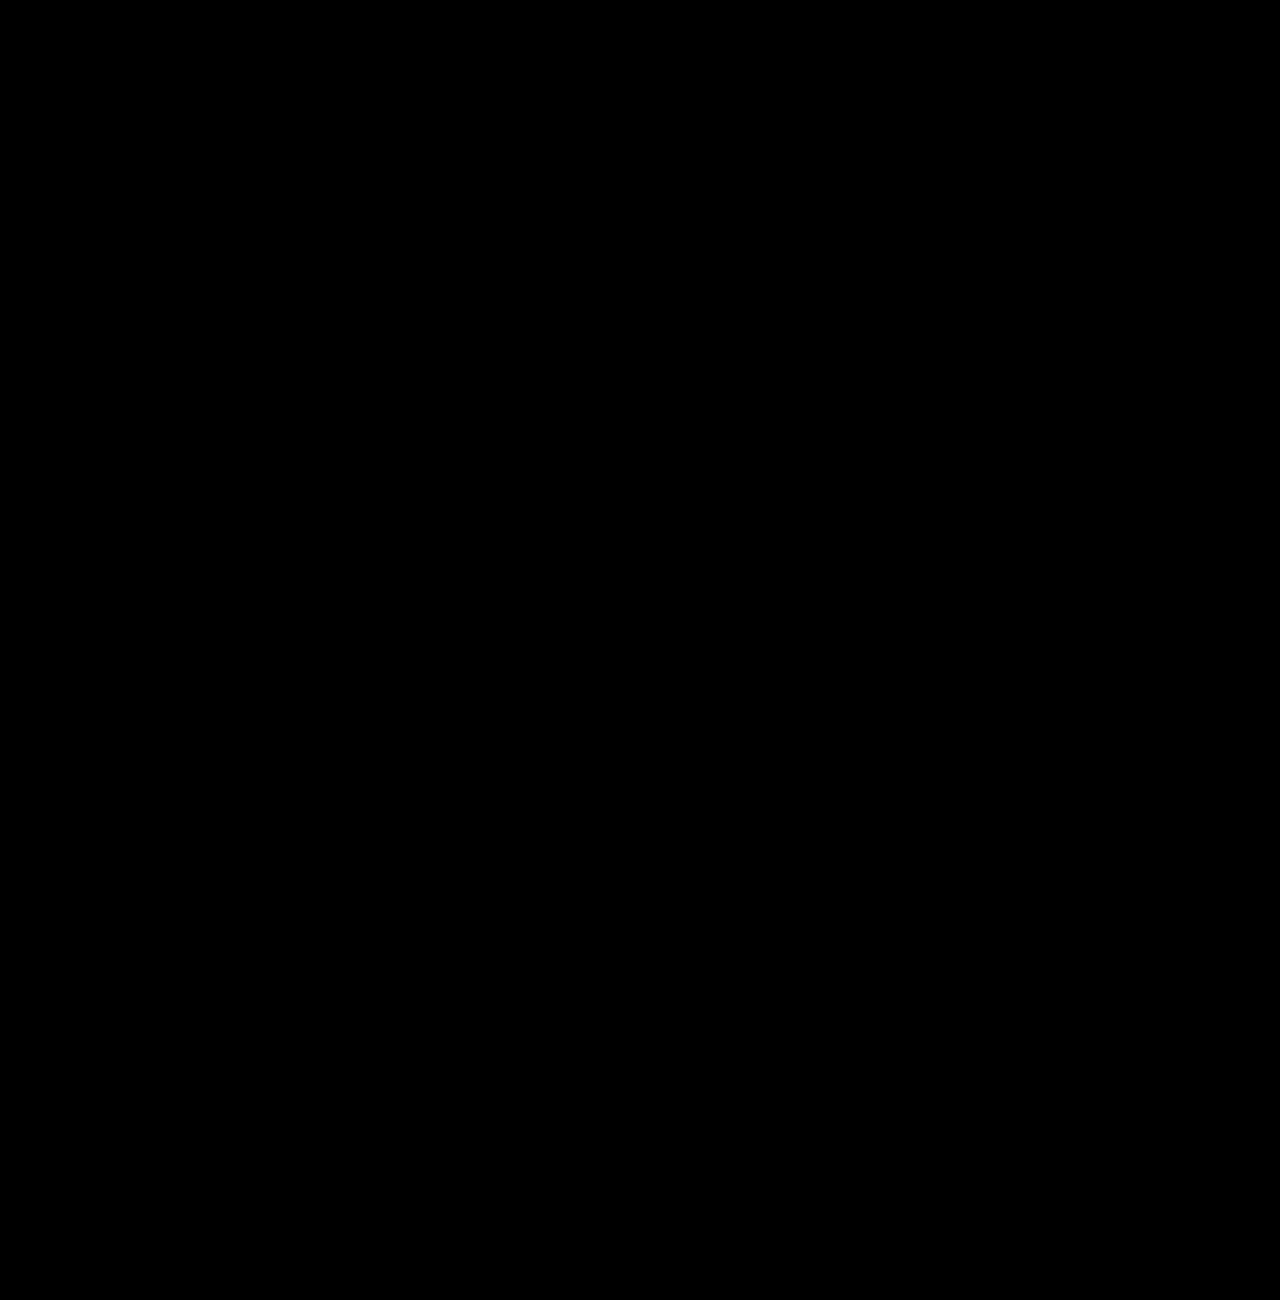
==== commit e34180c4: "사이트 제목을 '주말에 몰아자는 것도 게으름일까? - 사회적시차'로 변경 Co-Authored-By: Claude Sonnet 5.5 <noreply@anthropic.com>" ====
--- a/main/index.html
+++ b/main/index.html
@@ -5,7 +5,7 @@
   <meta name="viewport" content="width=device-width, initial-scale=1">
   <meta name="description" content="평일과 주말 사이, 우리 몸이 겪는 사회적 시차를 살펴봅니다.">
   <meta name="theme-color" content="#000000">
-  <title>Social Jetlag — Sleep Atlas</title>
+  <title>주말에 몰아자는 것도 게으름일까? - 사회적시차</title>
   <style>
     :root{color-scheme:dark;--ink:#fff;--line:#363636;--muted:#bfbfbf;--gutter:clamp(1.25rem,6vw,7rem);--orbit-size:clamp(122px,24vw,360px)}
     *{box-sizing:border-box}
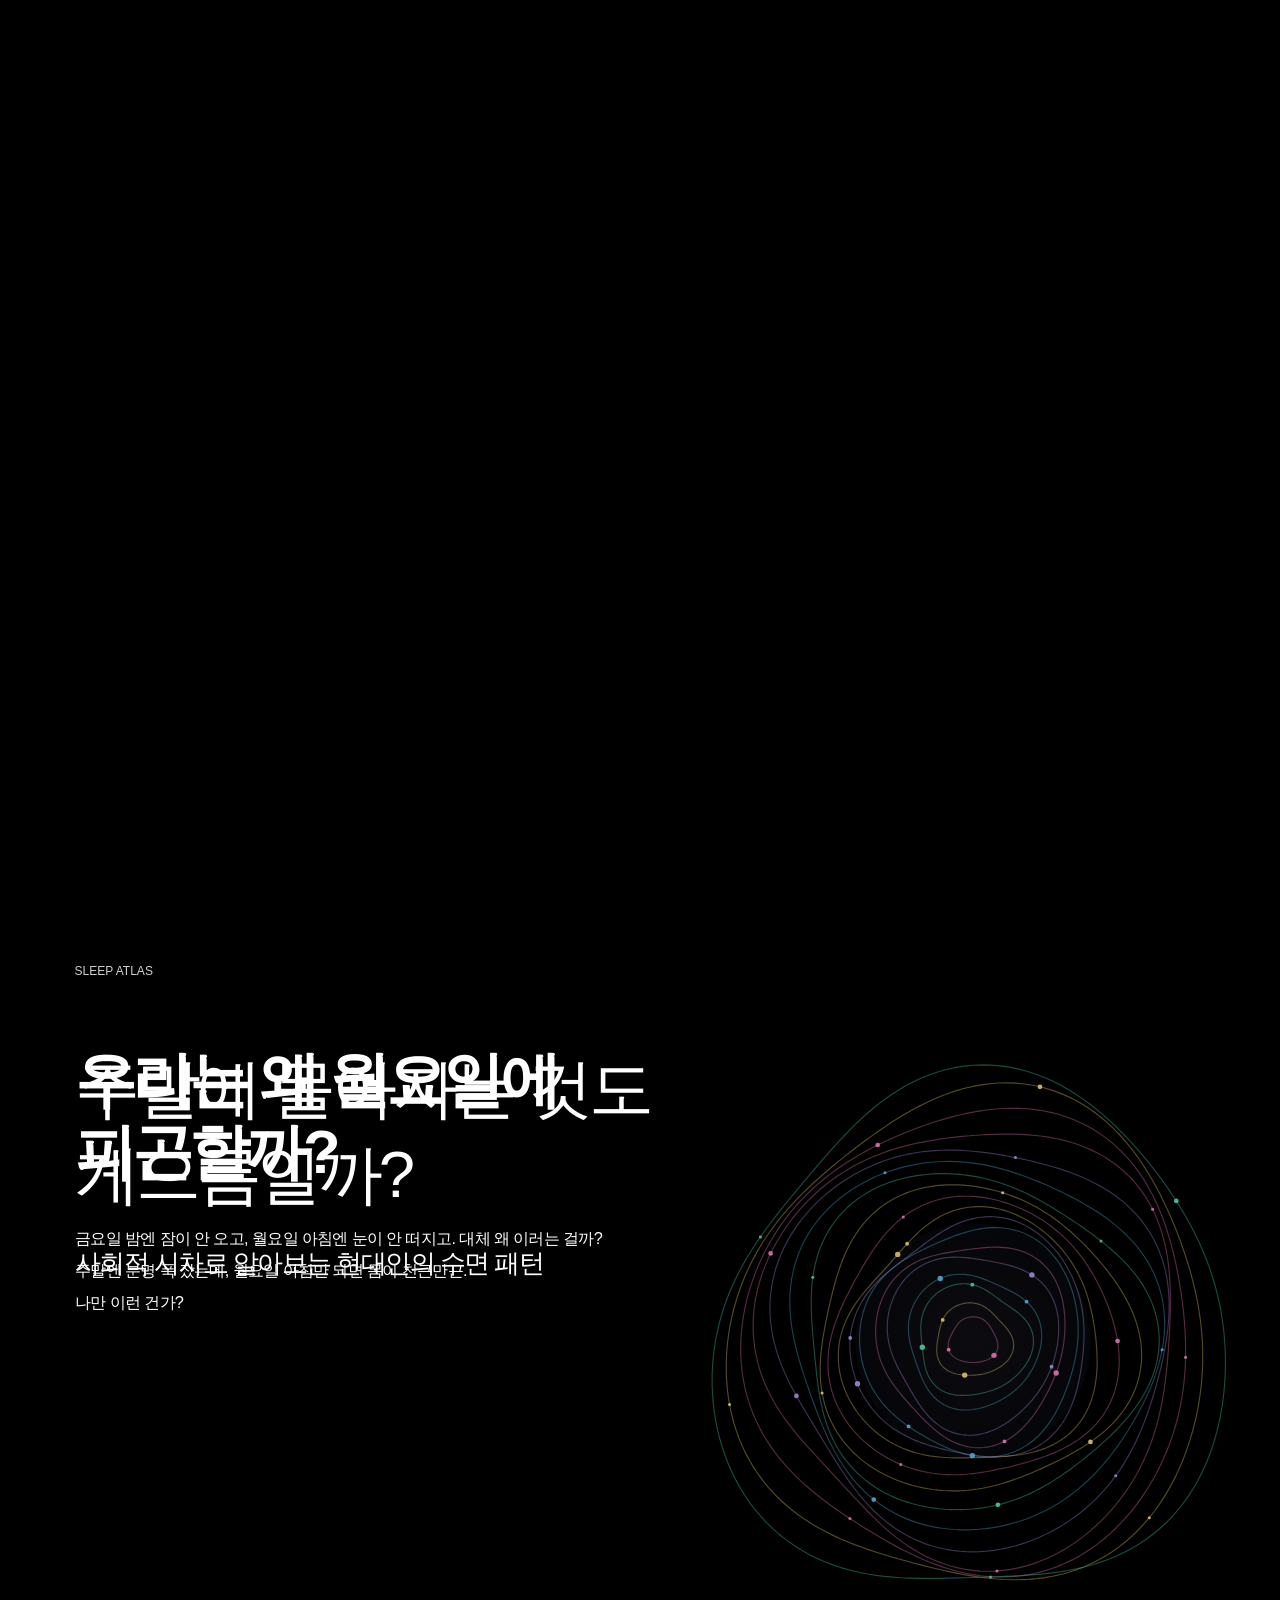
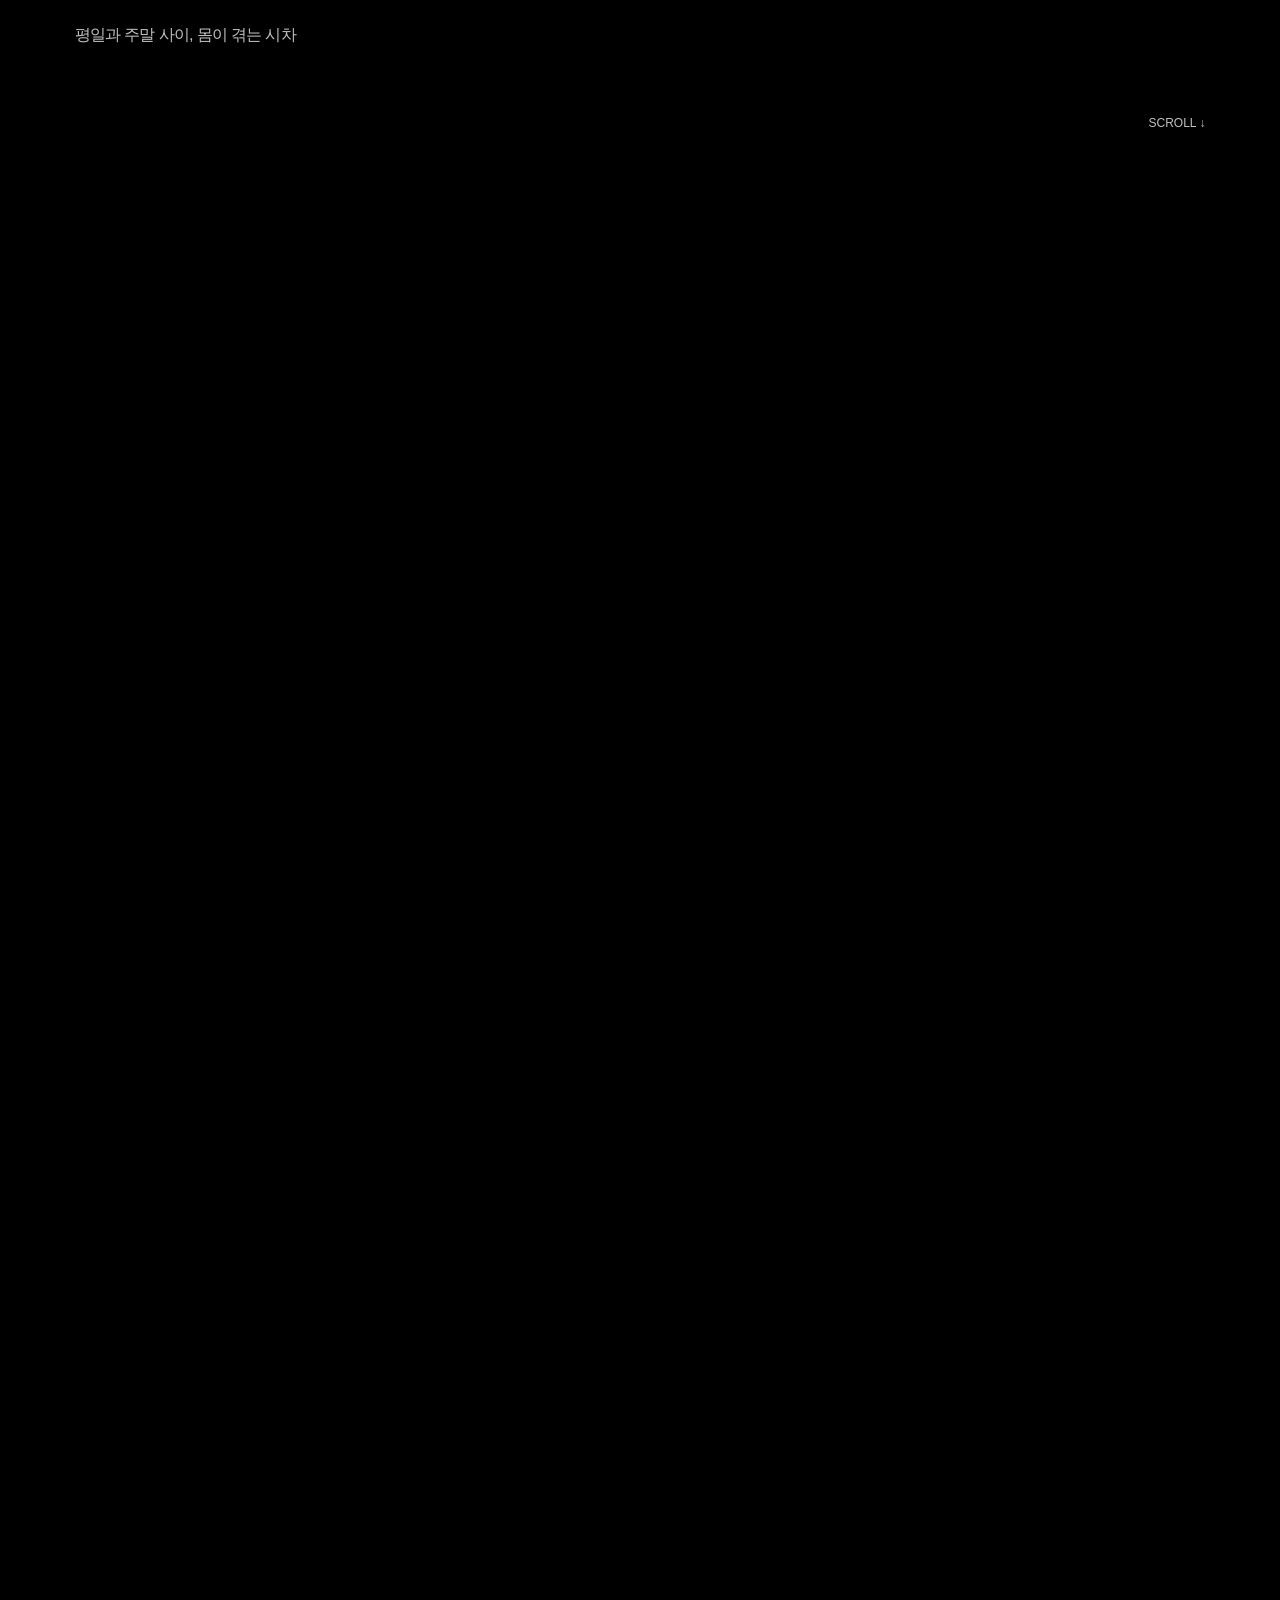
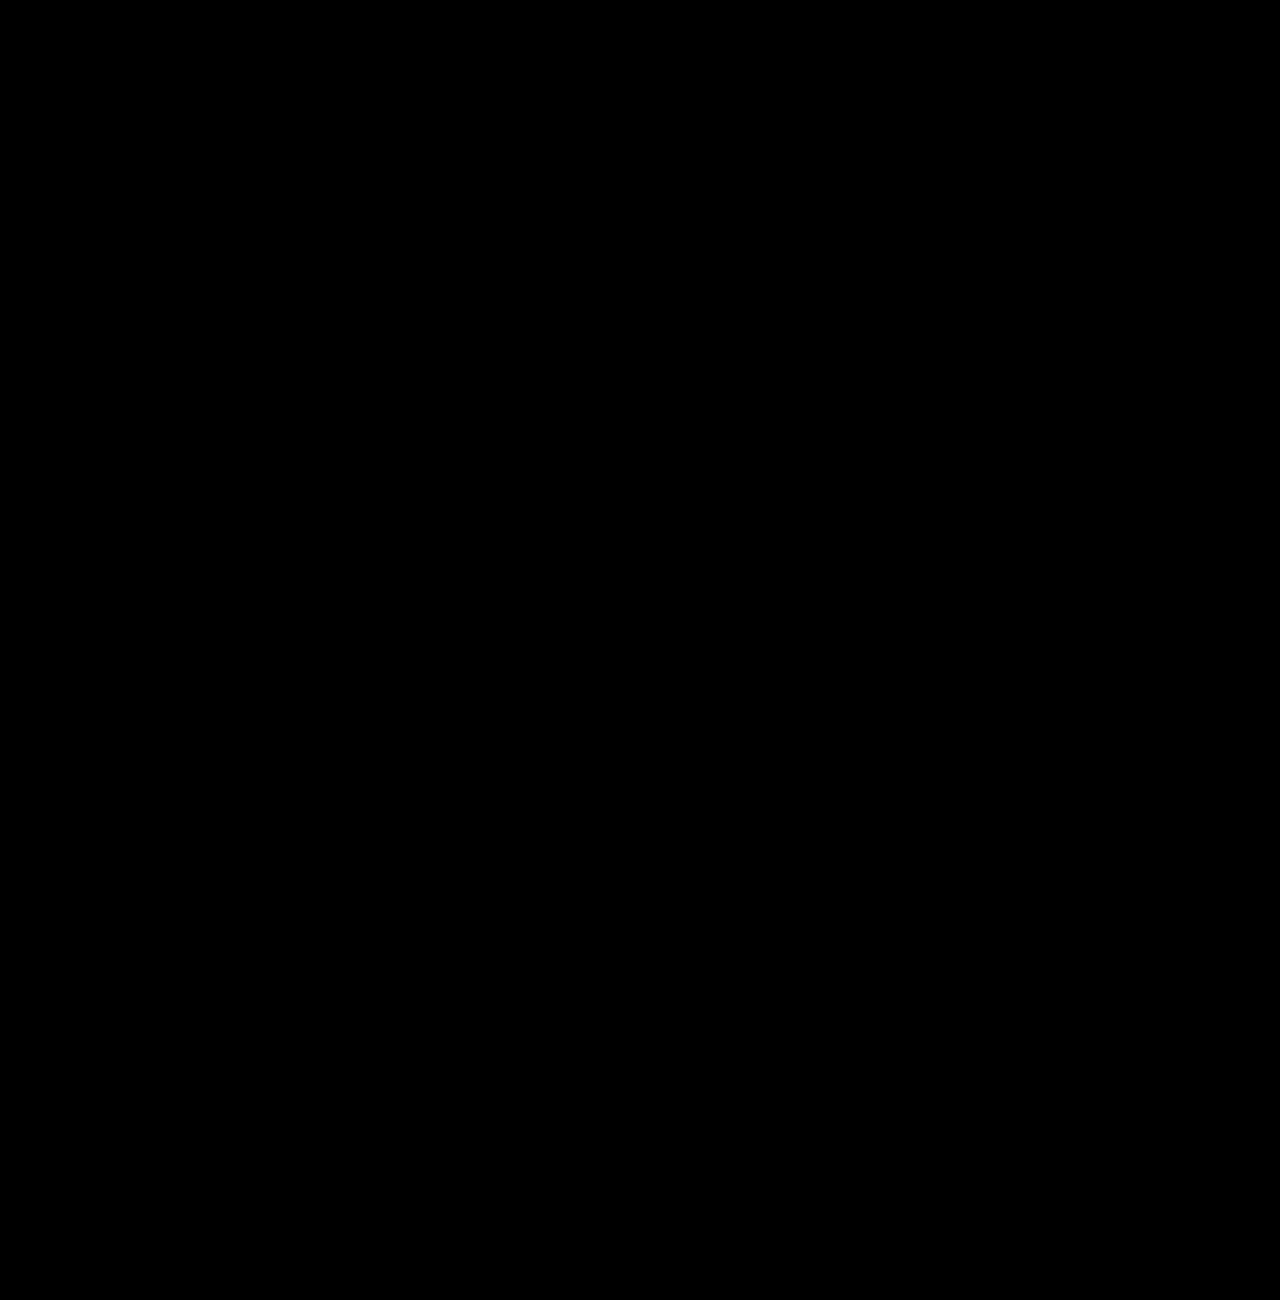
==== commit a04ddc77: "첫 화면 스크롤을 한 번에 한 화면씩 넘어가도록 개선하고 전환 잠김 방지 Co-Authored-By: Claude Sonnet 5.5 <noreply@anthropic.com>" ====
--- a/main/index.html
+++ b/main/index.html
@@ -326,10 +326,12 @@
     let currentStep = -1;
     let lockedUntil = 0;
     let wheelAt = 0;
+    let wheelPeak = 0;
     let touchStart = null;
     document.documentElement.classList.add('step-intro');
     let transitioning = false;
     async function updateStep() {
+      if (!innerHeight) return;
       const next = Math.max(0, Math.min(4, Math.round(scrollY / innerHeight)));
       if (next === currentStep || transitioning) return;
       const oldStep = currentStep;
@@ -341,8 +343,8 @@
         outgoing.style.animation = 'none';
         const exitMotion = outgoing.animate(
           [{opacity:1,transform:'translateY(0)'},{opacity:0,transform:'translateY(-12px)'}],
-          {duration:260,easing:'cubic-bezier(.4,0,.6,1)',fill:'forwards'});
-        await exitMotion.finished.catch(() => {});
+          {duration:170,easing:'cubic-bezier(.4,0,.6,1)',fill:'forwards'});
+        await Promise.race([exitMotion.finished.catch(() => {}), new Promise(r => setTimeout(r, 260))]);
         exitMotion.cancel();
       }
       currentStep = next;
@@ -368,8 +370,8 @@
       if (oldStep >= 0 && !reducedMotion.matches) {
         const enterMotion = incoming.animate(
           [{opacity:0,transform:'translateY(32px)'},{opacity:1,transform:'translateY(0)'}],
-          {duration:620,easing:'cubic-bezier(.22,.68,.28,1)',fill:'backwards'});
-        await enterMotion.finished.catch(() => {});
+          {duration:460,easing:'cubic-bezier(.22,.68,.28,1)',fill:'backwards'});
+        await Promise.race([enterMotion.finished.catch(() => {}), new Promise(r => setTimeout(r, 560))]);
       }
       transitioning = false;
     }
@@ -380,7 +382,7 @@
         if (direction > 0 && currentStep === 4) document.querySelector('.cta').click();
         return;
       }
-      lockedUntil = performance.now() + 950;
+      lockedUntil = performance.now() + 650;
       window.scrollTo({top: next * innerHeight, behavior:'instant'});
       updateStep();
     }
@@ -388,7 +390,12 @@
       if (document.body.classList.contains('intro-leaving')) return;
       if (event.ctrlKey || Math.abs(event.deltaY) < 2) return;
       const now = performance.now();
-      const continuing = now - wheelAt < 160;
+      const magnitude = Math.abs(event.deltaY);
+      // A fresh flick after a pause, or a clearly stronger wheel tick, starts a new page turn;
+      // the decaying tail of trackpad inertia does not.
+      const continuing = now - wheelAt < 120 && magnitude <= wheelPeak * 1.5;
+      if (!continuing) wheelPeak = magnitude;
+      else wheelPeak = Math.max(wheelPeak * .9, magnitude);
       wheelAt = now;
       const active = pages[currentStep - 2];
       if (active && active.scrollHeight > active.clientHeight + 2) {
